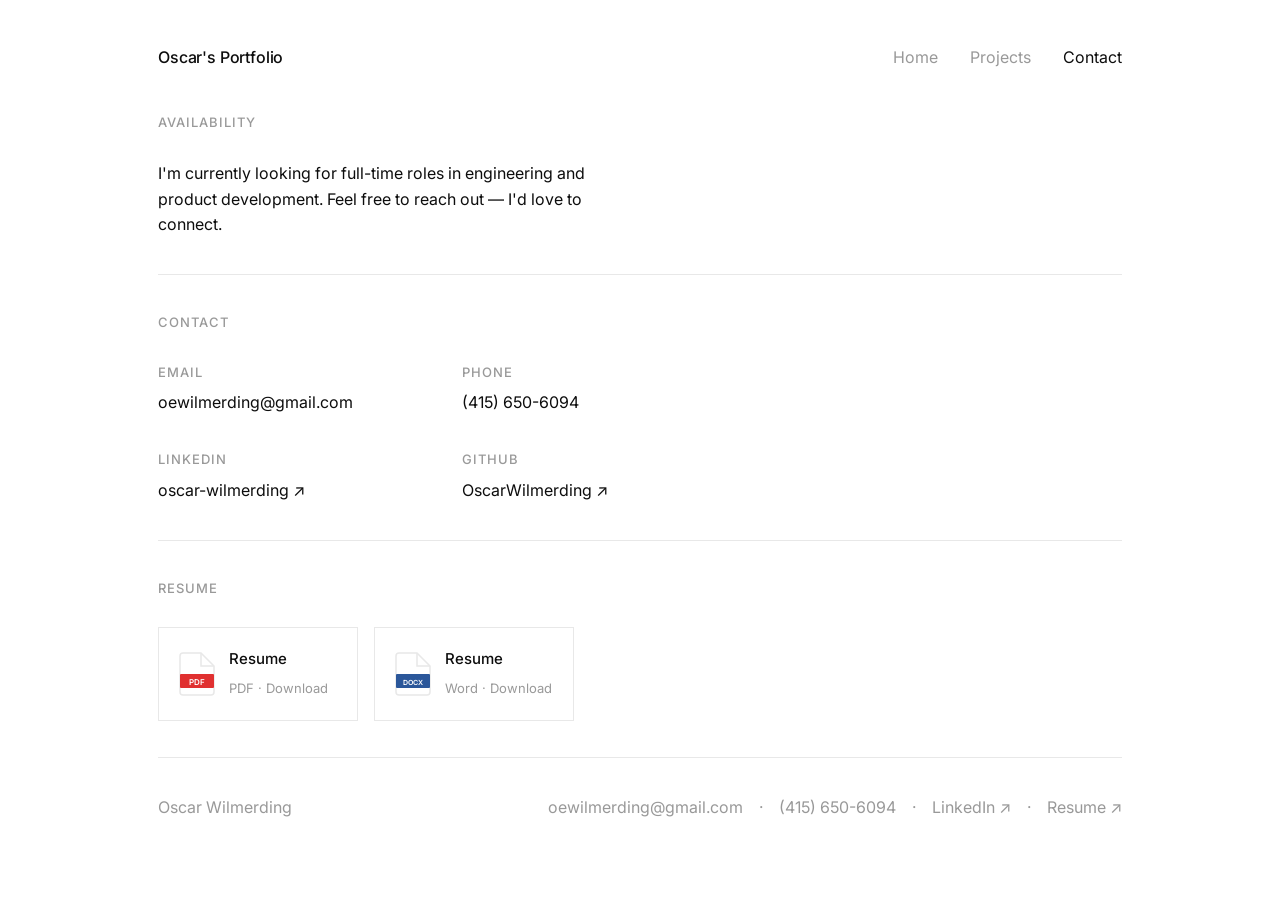
==== contact/index.html @ e36b7dd8 "web update" ====
<!DOCTYPE html>
<html lang="en">
<head>
  <meta charset="UTF-8">
  <meta name="viewport" content="width=device-width, initial-scale=1.0">
  <title>Contact — Oscar Wilmerding</title>
  <link rel="preconnect" href="https://fonts.googleapis.com">
  <link rel="preconnect" href="https://fonts.gstatic.com" crossorigin>
  <link href="https://fonts.googleapis.com/css2?family=Inter:wght@400;500&display=swap" rel="stylesheet">
  <link rel="stylesheet" href="../css/style.css?v=1776870547646">
  <style>
    .contact-section {
      padding: 36px 0;
      border-top: 1px solid var(--border);
    }
    .contact-section:first-of-type {
      border-top: none;
      padding-top: 40px;
    }

    .contact-grid {
      display: grid;
      grid-template-columns: 1fr 1fr;
      row-gap: 32px;
      column-gap: 48px;
      max-width: 560px;
    }

    .contact-item-label {
      font-size: 13px;
      letter-spacing: 0.08em;
      text-transform: uppercase;
      color: var(--muted);
      margin-bottom: 6px;
      font-weight: 500;
    }

    .contact-item-value {
      font-size: 16px;
    }

    .contact-item-value a:hover {
      text-decoration: underline;
      text-underline-offset: 2px;
    }

    /* Resume cards */
    .resume-cards {
      display: flex;
      gap: 16px;
      flex-wrap: wrap;
      margin-top: 4px;
    }

    .resume-card {
      display: flex;
      align-items: center;
      gap: 14px;
      padding: 18px 20px;
      border: 1px solid var(--border);
      text-decoration: none;
      color: var(--text);
      transition: background 0.12s, border-color 0.12s;
      min-width: 200px;
    }

    .resume-card:hover {
      background: #fafafa;
      border-color: #ccc;
    }

    .resume-card:hover .resume-name {
      text-decoration: underline;
      text-underline-offset: 3px;
    }

    .resume-icon {
      flex-shrink: 0;
      width: 36px;
      height: 44px;
    }

    .resume-name {
      font-size: 15px;
      font-weight: 500;
      display: block;
      margin-bottom: 3px;
    }

    .resume-ext {
      font-size: 13px;
      color: var(--muted);
    }

    .resume-card.disabled {
      opacity: 0.45;
      pointer-events: none;
    }
  </style>
</head>
<body>
  <div class="container">

    <nav>
      <a href="../index.html" class="nav-name">Oscar's Portfolio</a>
      <div class="nav-links">
        <a href="../index.html">Home</a>
        <div class="nav-dropdown-wrap">
          <a href="../projects/index.html" class="nav-dropdown-trigger" style="text-decoration:none">Projects</a>
          <div class="nav-dropdown-menu">
            <a href="../projects/robotic-mural-printer/index.html">Robotic Mural Printer</a>
            <a href="../projects/small-wall-printer/index.html">Small Wall Printer</a>
            <a href="../projects/ai-camera/index.html">AI Camera</a>
            <a href="../projects/kestrel-sensor/index.html">Kestrel Sensor</a>
            <a href="../projects/robotic-arm/index.html">Robotic Arm</a>
            <a href="../projects/misting-chamber/index.html">Misting Chamber</a>
            <a href="../projects/golf-cart-rewiring/index.html">Golf Cart Rewiring</a>
            <a href="../projects/3d-modeling/index.html">3D Modeling at Northeastern</a>
          </div>
        </div>
        <a href="index.html" style="color:var(--text)">Contact</a>
      </div>
    </nav>

    <!-- Availability -->
    <section class="contact-section">
      <div class="section-label">Availability</div>
      <p style="font-size:16px; max-width:480px; line-height:1.6; margin:0;">I'm currently looking for full-time roles in engineering and product development. Feel free to reach out — I'd love to connect.</p>
    </section>

    <!-- Contact -->
    <section class="contact-section">
      <div class="section-label">Contact</div>
      <div class="contact-grid">
        <div>
          <div class="contact-item-label">Email</div>
          <div class="contact-item-value"><a href="mailto:oewilmerding@gmail.com">oewilmerding@gmail.com</a></div>
        </div>
        <div>
          <div class="contact-item-label">Phone</div>
          <div class="contact-item-value">(415) 650-6094</div>
        </div>
        <div>
          <div class="contact-item-label">LinkedIn</div>
          <div class="contact-item-value"><a href="https://linkedin.com/in/oscar-wilmerding" target="_blank" rel="noopener">oscar-wilmerding ↗</a></div>
        </div>
        <div>
          <div class="contact-item-label">GitHub</div>
          <div class="contact-item-value"><a href="https://github.com/OscarWilmerding" target="_blank" rel="noopener">OscarWilmerding ↗</a></div>
        </div>
      </div>
    </section>

    <!-- Resume -->
    <section class="contact-section">
      <div class="section-label">Resume</div>
      <div class="resume-cards">

        <a class="resume-card" href="../assets/resume/Oscar_Wilmerding_Resume.pdf" target="_blank">
          <!-- PDF icon -->
          <svg class="resume-icon" viewBox="0 0 36 44" fill="none" xmlns="http://www.w3.org/2000/svg">
            <path d="M22 1H4C2.34 1 1 2.34 1 4v36c0 1.66 1.34 3 3 3h28c1.66 0 3-1.34 3-3V14L22 1Z" stroke="#e8e8e8" stroke-width="1.5"/>
            <path d="M22 1v13h13" stroke="#e8e8e8" stroke-width="1.5"/>
            <rect x="1" y="22" width="34" height="14" rx="1" fill="#e03030"/>
            <text x="18" y="33" font-family="Inter,Arial,sans-serif" font-size="8" font-weight="600" fill="white" text-anchor="middle">PDF</text>
          </svg>
          <div>
            <span class="resume-name">Resume</span>
            <span class="resume-ext">PDF · Download</span>
          </div>
        </a>

        <a class="resume-card" href="../assets/resume/Oscar_Wilmerding_Resume.docx" target="_blank">
          <!-- Word icon -->
          <svg class="resume-icon" viewBox="0 0 36 44" fill="none" xmlns="http://www.w3.org/2000/svg">
            <path d="M22 1H4C2.34 1 1 2.34 1 4v36c0 1.66 1.34 3 3 3h28c1.66 0 3-1.34 3-3V14L22 1Z" stroke="#e8e8e8" stroke-width="1.5"/>
            <path d="M22 1v13h13" stroke="#e8e8e8" stroke-width="1.5"/>
            <rect x="1" y="22" width="34" height="14" rx="1" fill="#2b579a"/>
            <text x="18" y="33" font-family="Inter,Arial,sans-serif" font-size="7" font-weight="600" fill="white" text-anchor="middle">DOCX</text>
          </svg>
          <div>
            <span class="resume-name">Resume</span>
            <span class="resume-ext">Word · Download</span>
          </div>
        </a>

      </div>
    </section>

    <footer>
      <div class="footer-inner">
        <span class="footer-name">Oscar Wilmerding</span>
        <div class="footer-links">
          <a href="mailto:oewilmerding@gmail.com">oewilmerding@gmail.com</a>
          <span class="footer-sep">·</span>
          <span>(415) 650-6094</span>
          <span class="footer-sep">·</span>
          <a href="https://linkedin.com/in/oscar-wilmerding" target="_blank" rel="noopener">LinkedIn ↗</a>
          <span class="footer-sep">·</span>
          <a href="../assets/resume/Oscar_Wilmerding_Resume.pdf" target="_blank">Resume ↗</a>
        </div>
      </div>
    </footer>

  </div>
  <script src="../js/nav.js"></script>
  <script src="../js/polish.js?v=1776870547646"></script>
</body>
</html>
---- css/style.css ----
*, *::before, *::after {
  box-sizing: border-box;
  margin: 0;
  padding: 0;
}

:root {
  --text: #0d0d0d;
  --muted: #999;
  --muted-dark: #666;
  --bg: #fff;
  --border: #e8e8e8;
  --tag-bg: #f5f5f5;
  --font: "Inter", system-ui, -apple-system, "Helvetica Neue", Arial, sans-serif;
}

html {
  scroll-behavior: smooth;
}

body {
  font-family: var(--font);
  background: var(--bg);
  color: var(--text);
  font-size: 16px;
  line-height: 1.7;
  -webkit-font-smoothing: antialiased;
}

a {
  color: inherit;
  text-decoration: none;
}

img {
  display: block;
  max-width: 100%;
  height: auto;       /* never stretch images */
}

video {
  display: block;
  max-width: 100%;
  max-height: 85vh;   /* portrait videos won't overflow the viewport */
  width: auto;        /* shrink width proportionally when height is the constraint */
  margin: 0 auto;     /* keep centered when width is less than container */
}

/* ─── Layout ───────────────────────────────────────────────── */

.container {
  max-width: 1060px;
  margin: 0 auto;
  padding: 0 48px;
}

/* ─── Navigation ────────────────────────────────────────────── */

nav {
  display: flex;
  justify-content: space-between;
  align-items: baseline;
  padding: 44px 0 0;
  position: relative;
}

.nav-name {
  font-size: 16px;
  font-weight: 500;
  letter-spacing: -0.01em;
  transition: opacity 0.15s;
}

.nav-name:hover {
  opacity: 0.5;
}

.nav-links {
  display: flex;
  align-items: baseline;
  gap: 32px;
}

.nav-links a {
  font-size: 16px;
  color: var(--muted);
  transition: color 0.15s;
}

.nav-links a:hover {
  color: var(--text);
}

/* Dropdown */
.nav-dropdown-wrap {
  position: relative;
}

.nav-dropdown-trigger {
  font-size: 16px;
  color: var(--muted);
  cursor: pointer;
  transition: color 0.15s;
  user-select: none;
}

.nav-dropdown-wrap:hover .nav-dropdown-trigger {
  color: var(--text);
}

.nav-dropdown-menu {
  position: absolute;
  top: 100%;
  right: 0;
  background: #fff;
  border: 1px solid var(--border);
  min-width: 220px;
  display: none;
  z-index: 200;
}

.nav-dropdown-wrap:hover .nav-dropdown-menu {
  display: block;
}

.nav-dropdown-menu.open {
  display: block;
}

.nav-dropdown-menu a {
  display: block;
  padding: 12px 18px;
  font-size: 16px;
  color: var(--text);
  border-bottom: 1px solid var(--border);
  transition: background 0.1s;
}

.nav-dropdown-menu a:last-child {
  border-bottom: none;
}

.nav-dropdown-menu a:hover {
  background: #fafafa;
}

.nav-dropdown-inactive {
  display: block;
  padding: 12px 18px;
  font-size: 16px;
  color: #ccc;
  border-bottom: 1px solid var(--border);
  cursor: default;
}

.nav-dropdown-inactive:last-child {
  border-bottom: none;
}

/* ─── Sections ──────────────────────────────────────────────── */

.section {
  padding: 72px 0;
  border-top: 1px solid var(--border);
}

.section:first-of-type {
  border-top: none;
  padding-top: 80px;
}

.section-label {
  font-size: 13px;
  font-weight: 500;
  letter-spacing: 0.08em;
  text-transform: uppercase;
  color: var(--muted);
  margin-bottom: 28px;
}

/* ─── About ─────────────────────────────────────────────────── */

.about-photo-wrap {
  display: flex;
  justify-content: center;
  margin-bottom: 40px;
}

.profile-photo {
  width: 340px;
  height: auto;
  display: block;
}

.about-text {
  font-size: 17px;
  line-height: 1.85;
  color: var(--text);
}

.about-text + .about-text {
  margin-top: 16px;
}

/* ─── Project List ──────────────────────────────────────────── */

.project-list {
  list-style: none;
}

.project-row {
  display: grid;
  grid-template-columns: 64px 1fr 360px;
  column-gap: 28px;
  padding: 26px 0;
  border-bottom: 1px solid var(--border);
  align-items: start;
  transition: background 0.12s;
  color: inherit;
  text-decoration: none;
  cursor: pointer;
}

.project-row:first-child {
  border-top: 1px solid var(--border);
}

.project-row:hover {
  background: #fafafa;
  margin: 0 -16px;
  padding-left: 16px;
  padding-right: 16px;
}

.project-year {
  font-size: 16px;
  color: var(--muted);
  padding-top: 2px;
  font-variant-numeric: tabular-nums;
}

.project-info {
  min-width: 0;
}

.project-name {
  font-size: 16px;
  font-weight: 500;
  display: block;
}

.project-row:hover .project-name:not(.inactive) {
  text-decoration: underline;
  text-underline-offset: 3px;
}

.project-name.inactive {
  color: #bbb;
  cursor: default;
}

.project-desc {
  font-size: 16px;
  color: var(--muted);
  margin-top: 4px;
}

.project-tags-row {
  display: flex;
  flex-wrap: wrap;
  gap: 5px;
  margin-top: 12px;
}

.tag {
  font-size: 13px;
  letter-spacing: 0.02em;
  color: var(--muted-dark);
  background: var(--tag-bg);
  padding: 3px 10px;
  border-radius: 2px;
}

.project-thumb {
  width: 360px;
  height: 260px;
  object-fit: cover;
  object-position: center;
}

.project-thumb-placeholder {
  width: 360px;
  height: 260px;
  background: #f0f0f0;
}

/* ─── Contact ───────────────────────────────────────────────── */

.contact-grid {
  display: grid;
  grid-template-columns: 1fr 1fr;
  row-gap: 28px;
  column-gap: 48px;
}

.contact-item-label {
  font-size: 13px;
  letter-spacing: 0.08em;
  text-transform: uppercase;
  color: var(--muted);
  margin-bottom: 4px;
  font-weight: 500;
}

.contact-item-value {
  font-size: 16px;
}

.contact-item-value a:hover {
  text-decoration: underline;
  text-underline-offset: 2px;
}

/* ─── Footer ────────────────────────────────────────────────── */

footer {
  padding: 36px 0 52px;
  border-top: 1px solid var(--border);
}

.footer-inner {
  display: flex;
  justify-content: space-between;
  align-items: baseline;
  flex-wrap: wrap;
  gap: 12px;
}

.footer-name {
  font-size: 16px;
  color: var(--muted);
}

.footer-links {
  display: flex;
  align-items: center;
  gap: 16px;
  flex-wrap: wrap;
}

.footer-links a,
.footer-links span {
  font-size: 16px;
  color: var(--muted);
}

.footer-links a:hover {
  color: var(--text);
  text-decoration: underline;
  text-underline-offset: 2px;
}

.footer-sep {
  color: var(--border);
}

/* ─── Project Page ──────────────────────────────────────────── */

.back-link {
  display: inline-flex;
  align-items: center;
  gap: 5px;
  font-size: 16px;
  color: var(--muted);
  margin-top: 36px;
  transition: color 0.15s;
}

.back-link:hover {
  color: var(--text);
}

.back-link::before {
  content: "←";
}

.project-header {
  padding: 40px 0 0;
}

.project-title {
  font-size: 40px;
  font-weight: 700;
  letter-spacing: -0.035em;
  line-height: 1.1;
  margin-bottom: 12px;
}

.project-subtitle {
  font-size: 20px;
  line-height: 1.6;
  color: var(--text);
  margin-top: 10px;
}

.project-meta {
  font-size: 16px;
  color: var(--muted);
  display: flex;
  align-items: center;
  gap: 10px;
}

.project-meta-dot {
  display: inline-block;
  width: 3px;
  height: 3px;
  background: var(--muted);
  border-radius: 50%;
}

.project-skills {
  display: flex;
  flex-wrap: wrap;
  gap: 6px;
  margin: 20px 0 0;
}

/* ─── Project Body ──────────────────────────────────────────── */

.body-block {
  padding: 52px 0 0;
}

.body-label {
  font-size: 16px;
  font-weight: 500;
  letter-spacing: 0.08em;
  text-transform: uppercase;
  color: var(--muted);
  margin-bottom: 20px;
}

.body-text {
  font-size: 16px;
  line-height: 1.9;
  color: var(--text);
}

.body-text + .body-text {
  margin-top: 18px;
}

.body-list {
  list-style: none;
  margin-top: 14px;
}

.body-list li {
  font-size: 16px;
  line-height: 1.9;
  padding-left: 18px;
  position: relative;
}

.body-list li::before {
  content: "–";
  position: absolute;
  left: 0;
  color: var(--muted);
}

.body-list li + li {
  margin-top: 6px;
}

/* ─── Media ─────────────────────────────────────────────────── */

.media-full {
  margin: 52px 0 0;
}

.media-full img,
.media-full video {
  width: 100%;
  height: auto;   /* never stretch */
}

/* Full viewport width bleed — hero images only, no crop */
.media-bleed {
  width: 100vw;
  margin-left: calc(-50vw + 50%);
  margin-top: 44px;
  margin-bottom: 0;
}

.media-bleed img {
  width: 100%;
  height: auto;   /* natural ratio — never crop the hero */
}

/* Stacked media — used when assets have mismatched aspect ratios */
.media-stack {
  display: flex;
  flex-direction: column;
  gap: 10px;
  margin: 52px 0 0;
}

.media-stack img,
.media-stack video {
  width: 100%;
  height: auto;
}

/* 2-col grid — only use for assets with similar aspect ratios */
.media-grid {
  display: grid;
  grid-template-columns: 1fr 1fr;
  gap: 10px;
  margin: 52px 0 0;
  align-items: start;   /* don't stretch cells to equal height */
}

.media-grid img,
.media-grid video {
  width: 100%;
  height: auto;   /* natural ratio, no stretching */
}

.media-item {
  display: flex;
  flex-direction: column;
}

.caption {
  font-size: 14px;
  color: var(--muted);
  margin-top: 8px;
  line-height: 1.5;
}

/* ─── Secondary Gallery ─────────────────────────────────────── */

.gallery-section {
  padding: 52px 0 0;
}

.gallery-grid {
  display: grid;
  grid-template-columns: repeat(3, 1fr);
  gap: 6px;
  margin-top: 20px;
}

.gallery-grid img {
  width: 100%;
  height: 200px;
  object-fit: cover;
  object-position: center;
  display: block;
  transition: opacity 0.15s;
}

.gallery-grid img:hover {
  opacity: 0.85;
}

/* ─── Responsive ────────────────────────────────────────────── */

@media (max-width: 720px) {
  .container {
    padding: 0 24px;
  }

  nav {
    padding-top: 28px;
  }

  .profile-photo {
    width: 100%;
    max-width: 320px;
  }

  .project-row {
    grid-template-columns: 52px 1fr;
  }

  .project-thumb,
  .project-thumb-placeholder {
    display: none;
  }

  .project-row:hover {
    margin: 0 -10px;
    padding-left: 10px;
    padding-right: 10px;
  }

  .contact-grid {
    grid-template-columns: 1fr;
    row-gap: 24px;
  }

  .media-grid {
    grid-template-columns: 1fr;
  }

  .media-bleed {
    width: 100%;
    margin-left: 0;
  }

  .project-title {
    font-size: 26px;
  }

  .footer-inner {
    flex-direction: column;
    gap: 16px;
  }
}
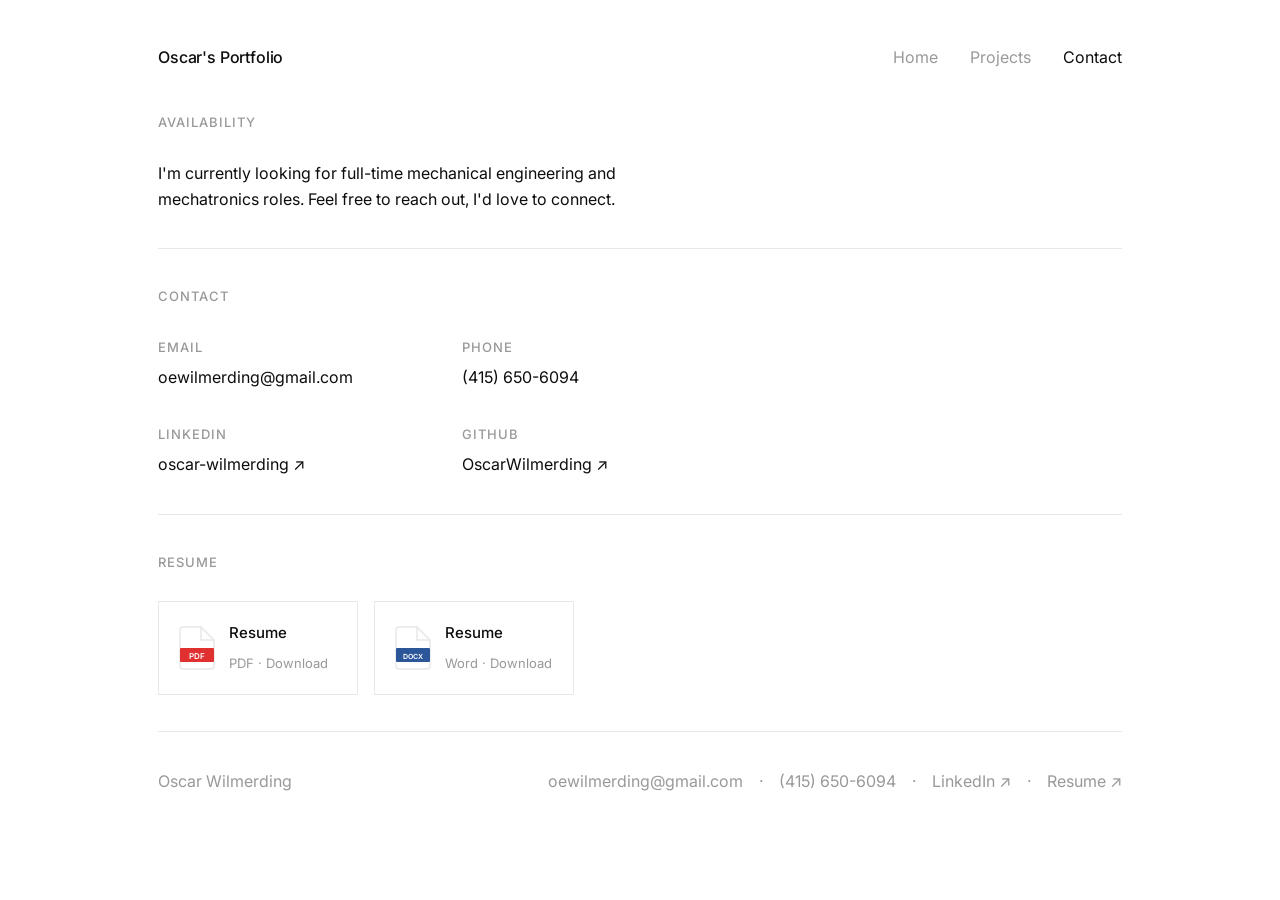
==== commit 817760f1: "added morphing hydrofoil listing" ====
--- a/contact/index.html
+++ b/contact/index.html
@@ -97,6 +97,7 @@
       pointer-events: none;
     }
   </style>
+  <link rel="icon" type="image/png" href="../assets/favicon.png">
 </head>
 <body>
   <div class="container">
@@ -109,6 +110,7 @@
           <a href="../projects/index.html" class="nav-dropdown-trigger" style="text-decoration:none">Projects</a>
           <div class="nav-dropdown-menu">
             <a href="../projects/robotic-mural-printer/index.html">Robotic Mural Printer</a>
+            <a href="../projects/morphing-hydrofoil/index.html">Morphing Hydrofoil</a>
             <a href="../projects/small-wall-printer/index.html">Small Wall Printer</a>
             <a href="../projects/ai-camera/index.html">AI Camera</a>
             <a href="../projects/kestrel-sensor/index.html">Kestrel Sensor</a>
@@ -125,7 +127,7 @@
     <!-- Availability -->
     <section class="contact-section">
       <div class="section-label">Availability</div>
-      <p style="font-size:16px; max-width:480px; line-height:1.6; margin:0;">I'm currently looking for full-time roles in engineering and product development. Feel free to reach out — I'd love to connect.</p>
+      <p style="font-size:16px; max-width:480px; line-height:1.6; margin:0;">I'm currently looking for full-time mechanical engineering and mechatronics roles. Feel free to reach out, I'd love to connect.</p>
     </section>
 
     <!-- Contact -->
